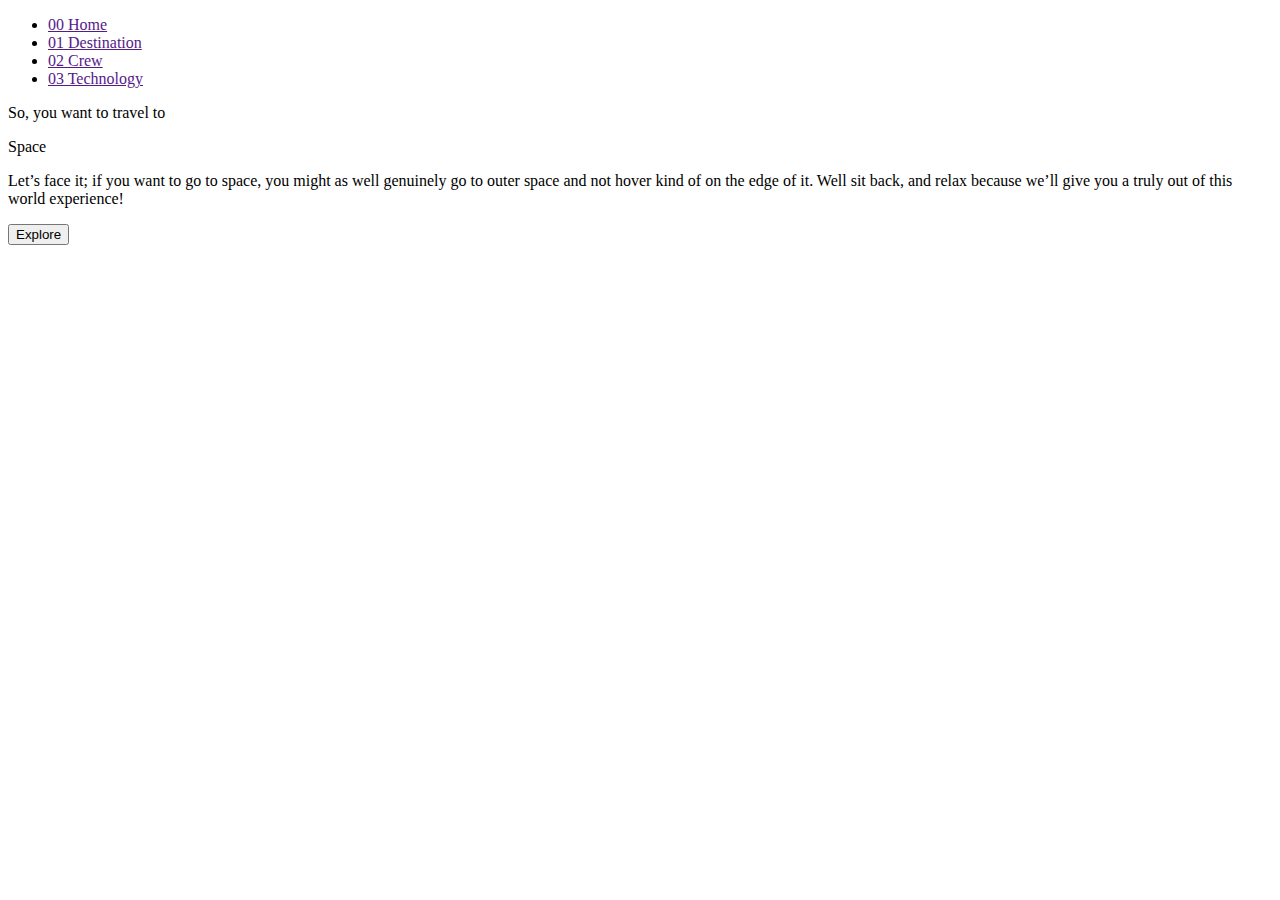
==== index.html @ a9e92b2c "initial commit" ====
<!DOCTYPE html>
<html lang="en">
  <head>
    <meta charset="UTF-8" />
    <meta name="viewport" content="width=device-width, initial-scale=1.0" />

    <link
      rel="icon"
      type="image/png"
      sizes="32x32"
      href="./assets/favicon-32x32.png"
    />

    <title>Frontend Mentor | Space tourism website</title>
  </head>
  <body>
    <ul>
      <li><a href="">00 Home</a></li>
      <li><a href="">01 Destination</a></li>
      <li><a href="">02 Crew</a></li>
      <li><a href="">03 Technology</a></li>
    </ul>

    <p>So, you want to travel to</p>
    <span>Space</span>
    <p>
      Let’s face it; if you want to go to space, you might as well genuinely go
      to outer space and not hover kind of on the edge of it. Well sit back, and
      relax because we’ll give you a truly out of this world experience!
    </p>

    <button>Explore</button>
  </body>
</html>
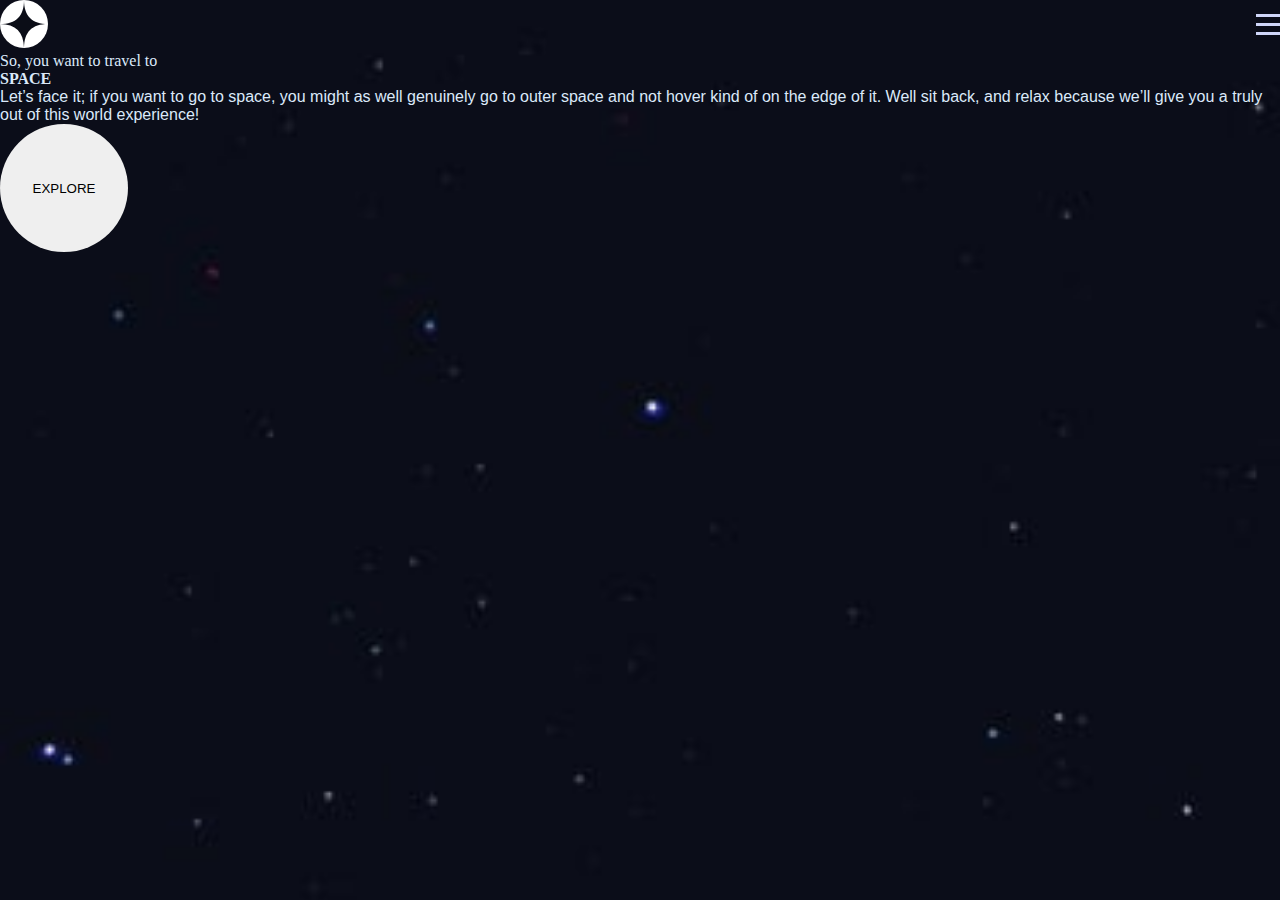
==== commit 5bb0ecaf: "implement toggle navbar" ====
--- a/index.html
+++ b/index.html
@@ -10,25 +10,71 @@
       sizes="32x32"
       href="./assets/favicon-32x32.png"
     />
+    <link rel="stylesheet" href="index.css" />
+    <script type="module" defer src="index.js"></script>
 
     <title>Frontend Mentor | Space tourism website</title>
   </head>
   <body>
-    <ul>
-      <li><a href="">00 Home</a></li>
-      <li><a href="">01 Destination</a></li>
-      <li><a href="">02 Crew</a></li>
-      <li><a href="">03 Technology</a></li>
-    </ul>
+    <header>
+      <nav>
+        <div>
+          <img src="./assets/shared/logo.svg" alt="logo" />
+        </div>
+        <div>
+          <img
+            src="./assets/shared/icon-hamburger.svg"
+            alt=""
+            class="cursor-pointer open"
+          />
+        </div>
 
-    <p>So, you want to travel to</p>
-    <span>Space</span>
-    <p>
+        <ul class="hide navigation-elements">
+          <div>
+            <img
+              src="./assets/shared/icon-close.svg"
+              alt=""
+              class="cursor-pointer close"
+            />
+          </div>
+          <li>
+            <a href="" class="text-white playfair-display-regular">
+              <span aria-hidden="true" class="playfair-display-bold">00</span>
+              Home</a
+            >
+          </li>
+          <li>
+            <a href="" class="text-white playfair-display-regular">
+              <span aria-hidden="true" class="playfair-display-bold">01</span>
+              Destination</a
+            >
+          </li>
+          <li>
+            <a href="" class="text-white playfair-display-regular">
+              <span aria-hidden="true" class="playfair-display-bold">02</span>
+              Crew</a
+            >
+          </li>
+          <li>
+            <a href="" class="text-white playfair-display-regular">
+              <span aria-hidden="true" class="playfair-display-bold">03</span>
+              Technology</a
+            >
+          </li>
+        </ul>
+      </nav>
+    </header>
+
+    <p class="playfair-display-regular text-white">So, you want to travel to</p>
+    <span class="playfair-display-bold text-white">SPACE</span>
+    <p class="source-sans-3-regular text-white">
       Let’s face it; if you want to go to space, you might as well genuinely go
       to outer space and not hover kind of on the edge of it. Well sit back, and
       relax because we’ll give you a truly out of this world experience!
     </p>
 
-    <button>Explore</button>
+    <button class="explore source-sans-3-regular cursor-pointer">
+      Explore
+    </button>
   </body>
 </html>
--- a/index.css
+++ b/index.css
@@ -0,0 +1,127 @@
+* {
+  box-sizing: border-box;
+  margin: 0;
+  padding: 0;
+}
+
+/* google fonts */
+@import url("https://fonts.googleapis.com/css2?family=Playfair+Display:ital,wght@0,400..900;1,400..900&family=Source+Sans+3:ital,wght@0,200..900;1,200..900&display=swap");
+
+/* source sans font */
+.source-sans-3-regular {
+  font-family: "Source Sans 3", sans-serif;
+  font-optical-sizing: auto;
+  font-weight: 400;
+  font-style: normal;
+}
+.source-sans-3-bold {
+  font-family: "Source Sans 3", sans-serif;
+  font-optical-sizing: auto;
+  font-weight: 700;
+  font-style: normal;
+}
+
+/* playfair-display font */
+.playfair-display-regular {
+  font-family: "Playfair Display", serif;
+  font-optical-sizing: auto;
+  font-weight: 400;
+  font-style: normal;
+}
+.playfair-display-bold {
+  font-family: "Playfair Display", serif;
+  font-optical-sizing: auto;
+  font-weight: 700;
+  font-style: normal;
+}
+
+body {
+  background-image: url(./assets/home/background-home-mobile.jpg);
+  background-repeat: no-repeat;
+  background-size: cover;
+  /* background-position: 50% 50%; */
+}
+
+header nav {
+  display: flex;
+  align-items: center;
+  justify-content: space-between;
+}
+
+header nav ul {
+  position: fixed;
+  /* width: 70%; */
+  inset: 0 0 0 30%;
+  list-style-type: none;
+  display: flex;
+  flex-direction: column;
+  gap: 4rem;
+  padding: min(30vh, 10rem) 2rem;
+  z-index: 1;
+  background-color: hsl(0, 0%, 100%, 0.1);
+  backdrop-filter: blur(1rem);
+  animation-duration: 1s;
+  animation-timing-function: linear;
+  animation-fill-mode: forwards;
+}
+
+header nav ul div {
+  display: flex;
+  align-items: center;
+  justify-content: end;
+}
+
+header nav ul img {
+  width: 2rem;
+  height: 2rem;
+}
+
+header nav ul li a {
+  text-decoration: none;
+}
+
+header nav ul li a > span {
+  margin-inline-end: 0.75rem;
+}
+
+.explore {
+  border: none;
+  outline: none;
+  padding: 4rem;
+  display: flex;
+  align-items: center;
+  justify-content: center;
+  border-radius: 100%;
+  width: 2rem;
+  height: 2rem;
+  text-transform: uppercase;
+}
+
+.text-white {
+  color: #dbe9fa;
+}
+
+.cursor-pointer {
+  cursor: pointer;
+}
+
+@keyframes show {
+  0% {
+    transform: translateX(100%);
+  }
+  100% {
+    transform: translateX(0%);
+  }
+}
+@keyframes hide {
+  0% {
+    transform: translateX(0%);
+  }
+  100% {
+    transform: translateX(100%);
+  }
+}
+
+.hide {
+  display: none;
+}
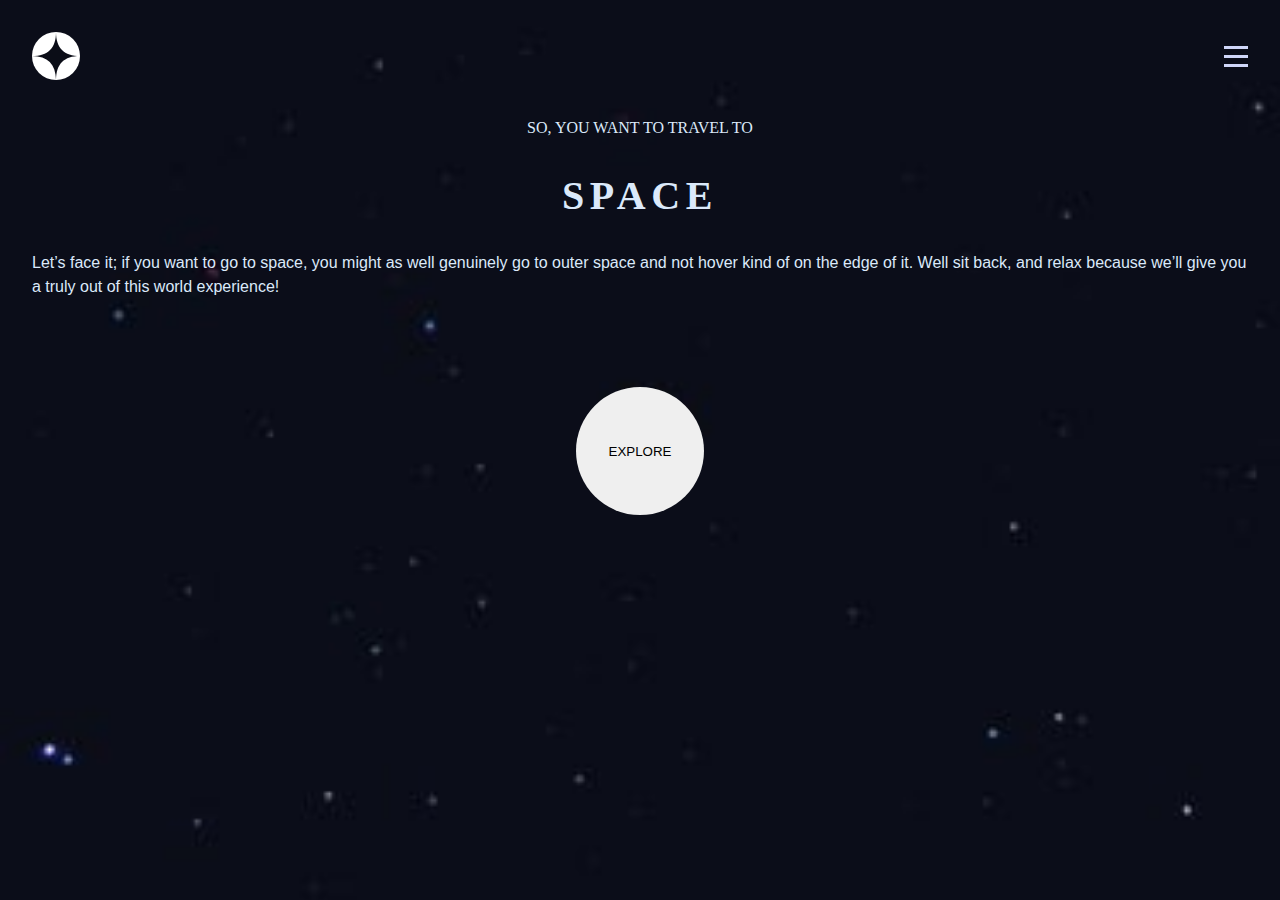
==== commit 3a9ae869: "implement hover effect" ====
--- a/index.html
+++ b/index.html
@@ -16,65 +16,70 @@
     <title>Frontend Mentor | Space tourism website</title>
   </head>
   <body>
-    <header>
-      <nav>
-        <div>
-          <img src="./assets/shared/logo.svg" alt="logo" />
-        </div>
-        <div>
-          <img
-            src="./assets/shared/icon-hamburger.svg"
-            alt=""
-            class="cursor-pointer open"
-          />
-        </div>
-
-        <ul class="hide navigation-elements">
+    <div class="wrapper">
+      <header>
+        <nav>
+          <div>
+            <img src="./assets/shared/logo.svg" alt="logo" />
+          </div>
           <div>
             <img
-              src="./assets/shared/icon-close.svg"
+              src="./assets/shared/icon-hamburger.svg"
               alt=""
-              class="cursor-pointer close"
+              class="cursor-pointer open"
             />
           </div>
-          <li>
-            <a href="" class="text-white playfair-display-regular">
-              <span aria-hidden="true" class="playfair-display-bold">00</span>
-              Home</a
-            >
-          </li>
-          <li>
-            <a href="" class="text-white playfair-display-regular">
-              <span aria-hidden="true" class="playfair-display-bold">01</span>
-              Destination</a
-            >
-          </li>
-          <li>
-            <a href="" class="text-white playfair-display-regular">
-              <span aria-hidden="true" class="playfair-display-bold">02</span>
-              Crew</a
-            >
-          </li>
-          <li>
-            <a href="" class="text-white playfair-display-regular">
-              <span aria-hidden="true" class="playfair-display-bold">03</span>
-              Technology</a
-            >
-          </li>
-        </ul>
-      </nav>
-    </header>
 
-    <p class="playfair-display-regular text-white">So, you want to travel to</p>
-    <span class="playfair-display-bold text-white">SPACE</span>
-    <p class="source-sans-3-regular text-white">
-      Let’s face it; if you want to go to space, you might as well genuinely go
-      to outer space and not hover kind of on the edge of it. Well sit back, and
-      relax because we’ll give you a truly out of this world experience!
-    </p>
-
-    <button class="explore source-sans-3-regular cursor-pointer">
-      Explore
-    </button>
+          <ul class="hide navigation-elements">
+            <div>
+              <img
+                src="./assets/shared/icon-close.svg"
+                alt=""
+                class="cursor-pointer close"
+              />
+            </div>
+            <li>
+              <a href="" class="text-white playfair-display-regular">
+                <span aria-hidden="true" class="playfair-display-bold">00</span>
+                Home</a
+              >
+            </li>
+            <li>
+              <a href="" class="text-white playfair-display-regular">
+                <span aria-hidden="true" class="playfair-display-bold">01</span>
+                Destination</a
+              >
+            </li>
+            <li>
+              <a href="" class="text-white playfair-display-regular">
+                <span aria-hidden="true" class="playfair-display-bold">02</span>
+                Crew</a
+              >
+            </li>
+            <li>
+              <a href="" class="text-white playfair-display-regular">
+                <span aria-hidden="true" class="playfair-display-bold">03</span>
+                Technology</a
+              >
+            </li>
+          </ul>
+        </nav>
+      </header>
+      <main>
+        <p class="playfair-display-regular text-white">
+          So, you want to travel to
+        </p>
+        <span class="playfair-display-bold text-white">SPACE</span>
+        <p class="source-sans-3-regular text-white">
+          Let’s face it; if you want to go to space, you might as well genuinely
+          go to outer space and not hover kind of on the edge of it. Well sit
+          back, and relax because we’ll give you a truly out of this world
+          experience!
+        </p>
+        <button class="explore source-sans-3-regular cursor-pointer">
+          Explore
+        </button>
+      </main>
+    </div>
   </body>
 </html>
--- a/index.css
+++ b/index.css
@@ -42,6 +42,12 @@
   /* background-position: 50% 50%; */
 }
 
+.wrapper {
+  padding: 2rem;
+}
+
+
+
 header nav {
   display: flex;
   align-items: center;
@@ -84,7 +90,29 @@
   margin-inline-end: 0.75rem;
 }
 
+main {
+    display: flex;
+    flex-direction: column;
+    gap: 2rem;
+    align-items: center;
+    margin-top: 2rem;
+  }
+
+  main p:is(:first-child) {
+    text-transform: uppercase;
+  }
+
+  main p {
+    line-height: 1.5rem;
+  }
+
+  main span {
+    letter-spacing: 0.35rem;
+    font-size: 2.5rem;
+  }
+
 .explore {
+    margin-top: 3.5rem;
   border: none;
   outline: none;
   padding: 4rem;
@@ -95,6 +123,13 @@
   width: 2rem;
   height: 2rem;
   text-transform: uppercase;
+  transition: all 0.5s linear;
+}
+
+.explore:hover{
+    box-shadow: 0px 4px 1px 4rem hsl(0, 0%, 100%, 0.1);
+    color: hsl(0, 0%, 7%,0.7);
+    
 }
 
 .text-white {
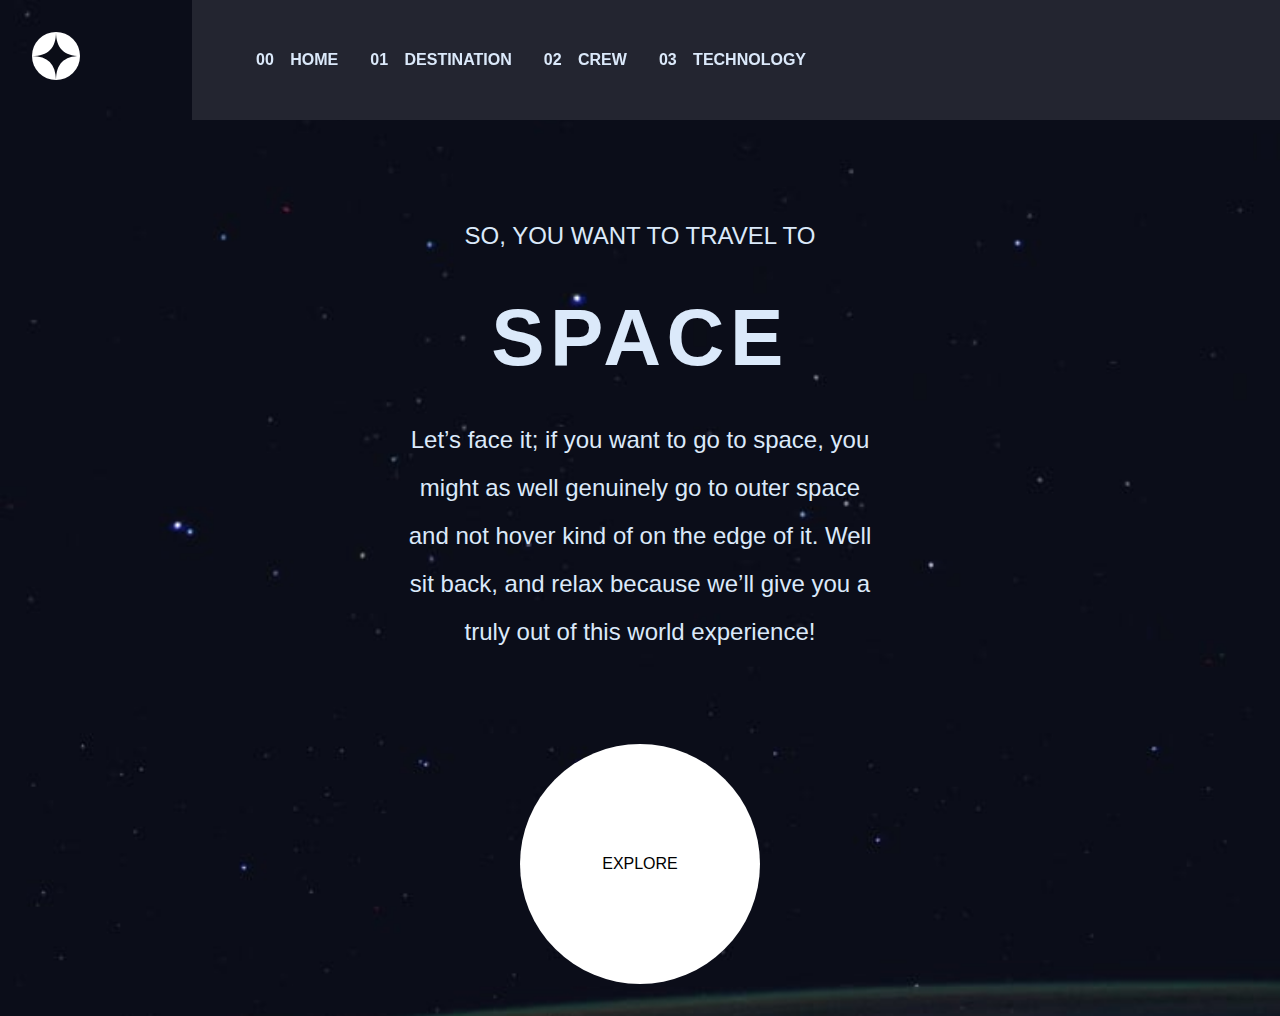
==== commit 8a891998: "tablet layout" ====
--- a/index.html
+++ b/index.html
@@ -10,8 +10,10 @@
       sizes="32x32"
       href="./assets/favicon-32x32.png"
     />
+    <link rel="stylesheet" href="./css/main.css" />
     <link rel="stylesheet" href="index.css" />
-    <script type="module" defer src="index.js"></script>
+    <script defer src="index.js"></script>
+    <script defer src="./js/media.js"></script>
 
     <title>Frontend Mentor | Space tourism website</title>
   </head>
@@ -26,39 +28,42 @@
             <img
               src="./assets/shared/icon-hamburger.svg"
               alt=""
-              class="cursor-pointer open"
+              class="cursor-pointer open open-menu"
             />
           </div>
 
-          <ul class="hide navigation-elements">
+          <ul class="navigation-elements hide">
             <div>
               <img
                 src="./assets/shared/icon-close.svg"
                 alt=""
-                class="cursor-pointer close"
+                class="cursor-pointer close close-menu"
               />
             </div>
             <li>
-              <a href="" class="text-white playfair-display-regular">
-                <span aria-hidden="true" class="playfair-display-bold">00</span>
+              <a href="./index.html" class="text-white">
+                <span aria-hidden="true">00</span>
                 Home</a
               >
             </li>
             <li>
-              <a href="" class="text-white playfair-display-regular">
-                <span aria-hidden="true" class="playfair-display-bold">01</span>
+              <a href="./html/destination.html" class="text-white">
+                <span aria-hidden="true">01</span>
                 Destination</a
               >
             </li>
             <li>
-              <a href="" class="text-white playfair-display-regular">
-                <span aria-hidden="true" class="playfair-display-bold">02</span>
+              <a href="./html/crew.html" class="text-white">
+                <span aria-hidden="true">02</span>
                 Crew</a
               >
             </li>
             <li>
-              <a href="" class="text-white playfair-display-regular">
-                <span aria-hidden="true" class="playfair-display-bold">03</span>
+              <a
+                href="./html/technology.html"
+                class="text-white playfair-display-regular"
+              >
+                <span aria-hidden="true">03</span>
                 Technology</a
               >
             </li>
@@ -66,19 +71,22 @@
         </nav>
       </header>
       <main>
-        <p class="playfair-display-regular text-white">
-          So, you want to travel to
-        </p>
-        <span class="playfair-display-bold text-white">SPACE</span>
-        <p class="source-sans-3-regular text-white">
+        <p class="roboto-regular text-white">So, you want to travel to</p>
+        <span class="roboto-bold text-white">SPACE</span>
+        <p class="roboto-light text-white text-center">
           Let’s face it; if you want to go to space, you might as well genuinely
           go to outer space and not hover kind of on the edge of it. Well sit
           back, and relax because we’ll give you a truly out of this world
           experience!
         </p>
-        <button class="explore source-sans-3-regular cursor-pointer">
-          Explore
-        </button>
+        <!-- <button class="explore lato-regular cursor-pointer">
+        </button> -->
+        <a
+          href="./html/destination.html"
+          class="explore lato-regular cursor-pointer"
+        >
+          explore
+        </a>
       </main>
     </div>
   </body>
--- a/css/main.css
+++ b/css/main.css
@@ -0,0 +1,180 @@
+* {
+  box-sizing: border-box;
+  margin: 0;
+  padding: 0;
+}
+
+/* google fonts */
+
+@import url("https://fonts.googleapis.com/css2?family=Lato:ital,wght@0,100;0,300;0,400;0,700;0,900;1,100;1,300;1,400;1,700;1,900&family=Roboto:ital,wght@0,100;0,300;0,400;0,500;0,700;0,900;1,100;1,300;1,400;1,500;1,700;1,900&display=swap");
+
+/* roboto font classes */
+.roboto-light {
+  font-family: "Roboto", sans-serif;
+  font-weight: 300;
+  font-style: normal;
+}
+
+.roboto-regular {
+  font-family: "Roboto", sans-serif;
+  font-weight: 400;
+  font-style: normal;
+}
+
+.roboto-medium {
+  font-family: "Roboto", sans-serif;
+  font-weight: 500;
+  font-style: normal;
+}
+
+.roboto-bold {
+  font-family: "Roboto", sans-serif;
+  font-weight: 700;
+  font-style: normal;
+}
+
+.roboto-black {
+  font-family: "Roboto", sans-serif;
+  font-weight: 900;
+  font-style: normal;
+}
+
+/* lato font classes */
+
+.lato-light {
+  font-family: "Lato", sans-serif;
+  font-weight: 300;
+  font-style: normal;
+}
+
+.lato-regular {
+  font-family: "Lato", sans-serif;
+  font-weight: 400;
+  font-style: normal;
+}
+
+.lato-bold {
+  font-family: "Lato", sans-serif;
+  font-weight: 700;
+  font-style: normal;
+}
+
+.lato-black {
+  font-family: "Lato", sans-serif;
+  font-weight: 900;
+  font-style: normal;
+}
+
+.wrapper {
+  padding: 2rem;
+}
+header nav {
+  display: flex;
+  align-items: center;
+  justify-content: space-between;
+}
+
+header nav ul {
+  position: fixed;
+  /* width: 70%; */
+  inset: 0 0 0 30%;
+  list-style-type: none;
+  display: flex;
+  flex-direction: column;
+  gap: 4rem;
+  padding: 2.5rem 2rem;
+  z-index: 1;
+  background-color: hsl(0, 0%, 100%, 0.1);
+  backdrop-filter: blur(2.5rem);
+  animation-duration: 1s;
+  animation-timing-function: linear;
+  animation-fill-mode: forwards;
+}
+
+header nav ul div {
+  display: flex;
+  align-items: center;
+  justify-content: end;
+}
+
+header nav ul img {
+  width: 2rem;
+  height: 2rem;
+}
+
+header nav ul li a {
+  text-decoration: none;
+  text-transform: uppercase;
+  cursor: pointer;
+  font-family: "Lato", sans-serif;
+  font-weight: 700;
+  font-style: normal;
+}
+
+header nav ul li a > span {
+  margin-inline-end: 0.75rem;
+}
+
+main {
+  display: flex;
+  flex-direction: column;
+  gap: 2rem;
+  align-items: center;
+  margin-top: 2rem;
+}
+
+@keyframes show {
+  0% {
+    transform: translateX(100%);
+  }
+  100% {
+    transform: translateX(0%);
+  }
+}
+@keyframes hide {
+  0% {
+    transform: translateX(0%);
+  }
+  100% {
+    transform: translateX(100%);
+  }
+}
+
+.hide {
+  display: none;
+}
+
+.text-white {
+  color: #dbe9fa;
+}
+
+.cursor-pointer {
+  cursor: pointer;
+}
+
+.font-size-lg {
+  font-size: 1.5rem;
+}
+.font-size-sm {
+  font-size: 1rem;
+}
+
+.color {
+  color: #dbe9faee;
+}
+
+@media only screen and (min-width: 768px) {
+  header nav ul {
+    position: fixed;
+    inset: 0 0 0 15%;
+    display: flex;
+    flex-direction: row;
+    align-items: center;
+    height: 120px;
+    gap: 2rem;
+  }
+
+  header {
+    margin-bottom: 8rem;
+  }
+}
--- a/index.css
+++ b/index.css
@@ -1,40 +1,3 @@
-* {
-  box-sizing: border-box;
-  margin: 0;
-  padding: 0;
-}
-
-/* google fonts */
-@import url("https://fonts.googleapis.com/css2?family=Playfair+Display:ital,wght@0,400..900;1,400..900&family=Source+Sans+3:ital,wght@0,200..900;1,200..900&display=swap");
-
-/* source sans font */
-.source-sans-3-regular {
-  font-family: "Source Sans 3", sans-serif;
-  font-optical-sizing: auto;
-  font-weight: 400;
-  font-style: normal;
-}
-.source-sans-3-bold {
-  font-family: "Source Sans 3", sans-serif;
-  font-optical-sizing: auto;
-  font-weight: 700;
-  font-style: normal;
-}
-
-/* playfair-display font */
-.playfair-display-regular {
-  font-family: "Playfair Display", serif;
-  font-optical-sizing: auto;
-  font-weight: 400;
-  font-style: normal;
-}
-.playfair-display-bold {
-  font-family: "Playfair Display", serif;
-  font-optical-sizing: auto;
-  font-weight: 700;
-  font-style: normal;
-}
-
 body {
   background-image: url(./assets/home/background-home-mobile.jpg);
   background-repeat: no-repeat;
@@ -42,77 +5,21 @@
   /* background-position: 50% 50%; */
 }
 
-.wrapper {
-  padding: 2rem;
+main p:is(:first-child) {
+  text-transform: uppercase;
 }
 
-
-
-header nav {
-  display: flex;
-  align-items: center;
-  justify-content: space-between;
+main p {
+  line-height: 1.5rem;
 }
 
-header nav ul {
-  position: fixed;
-  /* width: 70%; */
-  inset: 0 0 0 30%;
-  list-style-type: none;
-  display: flex;
-  flex-direction: column;
-  gap: 4rem;
-  padding: min(30vh, 10rem) 2rem;
-  z-index: 1;
-  background-color: hsl(0, 0%, 100%, 0.1);
-  backdrop-filter: blur(1rem);
-  animation-duration: 1s;
-  animation-timing-function: linear;
-  animation-fill-mode: forwards;
+main span {
+  letter-spacing: 0.35rem;
+  font-size: 2.5rem;
 }
 
-header nav ul div {
-  display: flex;
-  align-items: center;
-  justify-content: end;
-}
-
-header nav ul img {
-  width: 2rem;
-  height: 2rem;
-}
-
-header nav ul li a {
-  text-decoration: none;
-}
-
-header nav ul li a > span {
-  margin-inline-end: 0.75rem;
-}
-
-main {
-    display: flex;
-    flex-direction: column;
-    gap: 2rem;
-    align-items: center;
-    margin-top: 2rem;
-  }
-
-  main p:is(:first-child) {
-    text-transform: uppercase;
-  }
-
-  main p {
-    line-height: 1.5rem;
-  }
-
-  main span {
-    letter-spacing: 0.35rem;
-    font-size: 2.5rem;
-  }
-
 .explore {
-    margin-top: 3.5rem;
+  margin-top: 3.5rem;
   border: none;
   outline: none;
   padding: 4rem;
@@ -123,40 +30,47 @@
   width: 2rem;
   height: 2rem;
   text-transform: uppercase;
+  text-decoration: none;
   transition: all 0.5s linear;
+  background-color: #fff;
+  color: #000;
 }
 
-.explore:hover{
-    box-shadow: 0px 4px 1px 4rem hsl(0, 0%, 100%, 0.1);
-    color: hsl(0, 0%, 7%,0.7);
-    
+.explore:hover {
+  box-shadow: 0px 4px 1px 4rem hsl(0, 0%, 100%, 0.1);
+  color: hsl(0, 0%, 7%, 0.7);
 }
 
-.text-white {
-  color: #dbe9fa;
+.text-center {
+  text-align: center;
 }
 
-.cursor-pointer {
-  cursor: pointer;
+@media only screen and (min-width: 768px) {
+body {
+  background-image: url(./assets/home/background-home-tablet.jpg);
 }
 
-@keyframes show {
-  0% {
-    transform: translateX(100%);
+  main > span {
+    font-size: 5rem;
   }
-  100% {
-    transform: translateX(0%);
+
+  main p {
+    font-size: 1.5rem;
+    line-height: 3rem;
+  }
+
+  main p:not(:first-child) {
+    width: 30rem;
+  }
+
+  .explore {
+    width: 15rem;
+    height: 15rem;
+    font-size: 1rem;
+  }
+
+  .explore:hover {
+    box-shadow: 0px 4px 1px 8rem hsl(0, 0%, 100%, 0.1);
+    color: hsl(0, 0%, 7%, 0.7);
   }
 }
-@keyframes hide {
-  0% {
-    transform: translateX(0%);
-  }
-  100% {
-    transform: translateX(100%);
-  }
-}
-
-.hide {
-  display: none;
-}
